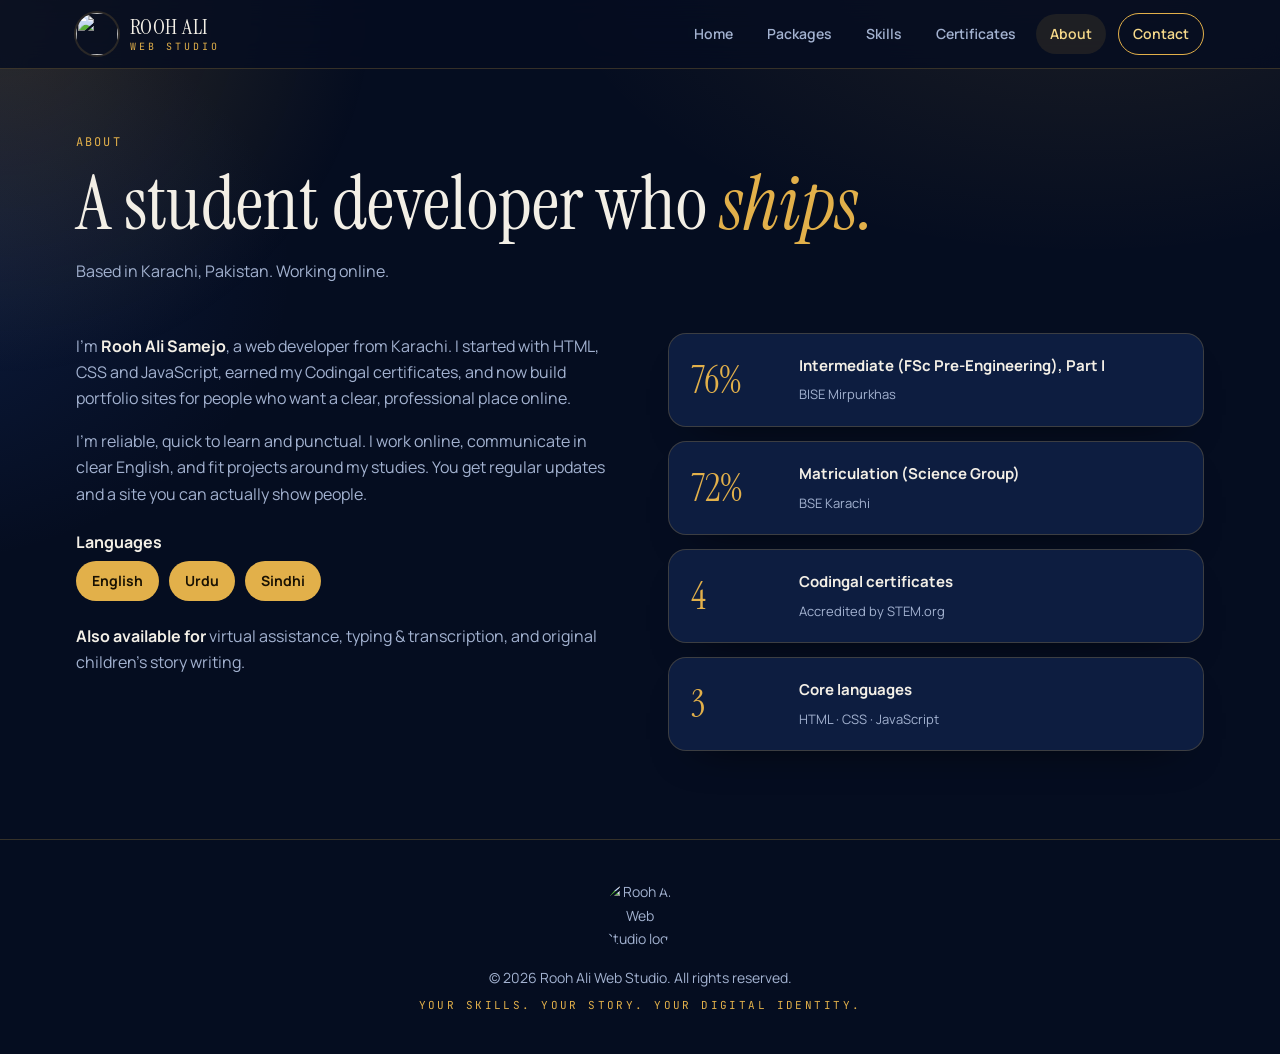
==== about.html @ 20376c7c "Add files via upload" ====
<!doctype html>
<html lang="en">

<head>
  <meta charset="utf-8">
  <meta name="viewport" content="width=device-width,initial-scale=1,viewport-fit=cover">
  <title>About | Rooh Ali Web Studio</title>
  <meta name="description"
    content="Rooh Ali Web Studio: modern, responsive portfolio websites for students, freelancers, job seekers and professionals. Karachi, Pakistan.">
  <link rel="icon" href="./assets/logo.png">
  <link rel="stylesheet"
    href="https://fonts.googleapis.com/css2?family=Instrument+Serif:ital@0;1&family=Manrope:wght@400;500;600;700;800&family=JetBrains+Mono:wght@400;500&display=swap">
  <link rel="stylesheet" href="./style.css">
</head>

<body>
  <header class="top">
    <div class="wrap nav">
      <a class="brand" href="./index.html" aria-label="Rooh Ali Web Studio, home"><img src="./assets/logo.png" alt=""
          width="42" height="42"><b>ROOH ALI<span>WEB STUDIO</span></b></a>
      <button class="burger" id="burger" aria-expanded="false" aria-controls="links"
        aria-label="Open menu"><span></span></button>
      <nav class="links" id="links" aria-label="Main"><a href="./index.html">Home</a><a
          href="./packages.html">Packages</a><a href="./skills.html">Skills</a><a
          href="./certificates.html">Certificates</a><a href="./about.html" class="on" aria-current="page">About</a><a
          class="cta" href="./contact.html">Contact</a></nav>
    </div>
  </header>
  <main>
    <div class="phead">
      <div class="wrap">
        <div class="eyebrow">About</div>
        <h1>A student developer who <em>ships.</em></h1>
        <p class="lead">Based in Karachi, Pakistan. Working online.</p>
      </div>
    </div>
    <section id="about">
      <div class="wrap about">
        <div class="rv">
          <div>
            <p>I'm <b>Rooh Ali Samejo</b>, a web developer from Karachi. I started with HTML, CSS and JavaScript, earned
              my Codingal certificates, and now build portfolio sites for people who want a clear, professional place
              online.</p>
            <p>I'm reliable, quick to learn and punctual. I work online, communicate in clear English, and fit projects
              around my studies. You get regular updates and a site you can actually show people.</p>
            <p style="margin-top:22px"><b>Languages</b></p>
            <div class="langs"><span>English</span><span>Urdu</span><span>Sindhi</span></div>
            <p style="margin-top:22px"><b>Also available for</b> virtual assistance, typing &amp; transcription, and
              original children's story writing.</p>
          </div>
        </div>
        <div class="facts rv">
          <div class="fact">
            <div class="n">76%</div><b>Intermediate (FSc Pre-Engineering), Part I</b><span>BISE Mirpurkhas</span>
          </div>
          <div class="fact">
            <div class="n">72%</div><b>Matriculation (Science Group)</b><span>BSE Karachi</span>
          </div>
          <div class="fact">
            <div class="n">4</div><b>Codingal certificates</b><span>Accredited by STEM.org</span>
          </div>
          <div class="fact">
            <div class="n">3</div><b>Core languages</b><span>HTML · CSS · JavaScript</span>
          </div>
        </div>
      </div>
    </section>

  </main>
  <footer>
    <div class="wrap"><img src="./assets/logo.png" alt="Rooh Ali Web Studio logo" width="72" height="72">
      <div>© <span id="yr">2026</span> Rooh Ali Web Studio. All rights reserved.</div>
      <div class="tl">Your skills. Your story. Your digital identity.</div>
    </div>
  </footer>
  <button class="totop" id="totop" aria-label="Back to top">↑</button>
  <script src="./main.js"></script>
</body>

</html>
---- style.css ----
/* ROOH ALI WEB STUDIO - styles
   Colours and fonts are defined once in the :root block below.
   Change --gold to recolour the whole site, --bg for the page background. */

/* Layout: single dark navy + gold page. Sticky header, split hero (copy + portrait), packages with a finder, skills, certificates with lightbox, about, process, contact that opens WhatsApp. */
:root {
  --bg: #050d20;
  --bg-2: #081631;
  --panel: #0d1d40;
  --panel-2: #112652;
  --line: rgba(226, 176, 74, .22);
  --gold: #e2b04a;
  --gold-hi: #f6d98a;
  --text: #f3efe6;
  --mute: #a3b2d0;
  --ok: #7fd6a0;
  --f-display: "Instrument Serif", "Times New Roman", serif;
  --f-body: "Manrope", system-ui, -apple-system, "Segoe UI", sans-serif;
  --f-mono: "JetBrains Mono", ui-monospace, Menlo, monospace;
  color-scheme: dark;
}

* {
  box-sizing: border-box
}

html {
  scroll-behavior: smooth;
  scroll-padding-top: 84px
}

body {
  margin: 0;
  background: var(--bg);
  color: var(--text);
  font-family: var(--f-body);
  font-size: 16px;
  line-height: 1.65;
  overflow-x: hidden;
  background-image: radial-gradient(900px 500px at 85% -5%, rgba(226, 176, 74, .10), transparent 60%), radial-gradient(700px 500px at -10% 30%, rgba(40, 80, 170, .22), transparent 60%);
  background-attachment: fixed
}

body::before {
  content: "";
  position: fixed;
  inset: 0;
  background: radial-gradient(circle at top left, rgba(226, 176, 74, .18), transparent 24%);
  pointer-events: none;
  z-index: -1
}

img {
  max-width: 100%;
  display: block
}

a {
  color: inherit
}

h1,
h2,
h3 {
  margin: 0;
  font-weight: 500;
  text-wrap: balance
}

p {
  margin: 0
}

:focus-visible {
  outline: 2px solid var(--gold-hi);
  outline-offset: 3px;
  border-radius: 6px
}

.wrap {
  width: 100%;
  max-width: 1160px;
  margin-inline: auto;
  padding-left: max(16px, env(safe-area-inset-left, 0px));
  padding-right: max(16px, env(safe-area-inset-right, 0px))
}

section {
  padding-block: 88px
}

.eyebrow {
  font-family: var(--f-mono);
  font-size: 12px;
  letter-spacing: .18em;
  text-transform: uppercase;
  color: var(--gold)
}

.h2 {
  font-family: var(--f-display);
  font-size: clamp(34px, 5vw, 56px);
  line-height: 1.05;
  margin-top: 12px
}

.h2 em {
  color: var(--gold);
  font-style: italic
}

.lead {
  color: var(--mute);
  max-width: 62ch;
  margin-top: 16px
}

.sec-head {
  margin-bottom: 44px
}

/* buttons */
.btn {
  display: inline-flex;
  align-items: center;
  justify-content: center;
  gap: 10px;
  padding: 14px 24px;
  border-radius: 999px;
  font-weight: 700;
  font-size: 15px;
  text-decoration: none;
  border: 1px solid var(--gold);
  cursor: pointer;
  font-family: inherit;
  transition: transform .2s, background .2s, box-shadow .2s, color .2s
}

.btn-gold {
  background: linear-gradient(135deg, var(--gold-hi), var(--gold));
  color: #1a1203;
  box-shadow: 0 10px 30px -10px rgba(226, 176, 74, .6)
}

.btn-gold:hover {
  transform: translateY(-2px);
  box-shadow: 0 16px 36px -10px rgba(226, 176, 74, .75)
}

.btn-ghost {
  background: transparent;
  color: var(--gold-hi)
}

.btn-ghost:hover {
  background: rgba(226, 176, 74, .12);
  transform: translateY(-2px)
}

/* header */
header.top {
  position: sticky;
  top: env(safe-area-inset-top, 0px);
  z-index: 50;
  background: rgba(5, 13, 32, .82);
  backdrop-filter: blur(14px);
  -webkit-backdrop-filter: blur(14px);
  border-bottom: 1px solid var(--line)
}

.nav {
  display: flex;
  align-items: center;
  justify-content: space-between;
  gap: 16px;
  height: 68px
}

.brand {
  display: flex;
  align-items: center;
  gap: 12px;
  text-decoration: none
}

.brand img {
  width: 42px;
  height: 42px;
  border-radius: 50%;
  box-shadow: 0 0 0 2px rgba(226, 176, 74, .15)
}

.brand b {
  font-family: var(--f-display);
  font-size: 22px;
  font-weight: 400;
  letter-spacing: .02em;
  line-height: 1
}

.brand b span {
  display: block;
  font-family: var(--f-mono);
  font-size: 10px;
  letter-spacing: .3em;
  color: var(--gold);
  margin-top: 4px
}

.links {
  display: flex;
  align-items: center;
  gap: 6px
}

.links a {
  padding: 8px 14px;
  border-radius: 999px;
  text-decoration: none;
  font-size: 14px;
  font-weight: 600;
  color: var(--mute);
  transition: color .2s, background .2s
}

.links a:hover,
.links a.on {
  color: var(--gold-hi);
  background: rgba(226, 176, 74, .1)
}

.links a.cta {
  border: 1px solid var(--gold);
  color: var(--gold-hi);
  margin-left: 6px
}

.burger {
  display: none;
  background: none;
  border: 1px solid var(--line);
  color: var(--gold-hi);
  width: 44px;
  height: 44px;
  border-radius: 12px;
  cursor: pointer;
  align-items: center;
  justify-content: center
}

.burger span,
.burger span::before,
.burger span::after {
  display: block;
  width: 18px;
  height: 2px;
  background: currentColor;
  position: relative;
  transition: transform .25s, background .25s
}

.burger span::before,
.burger span::after {
  content: "";
  position: absolute;
  left: 0
}

.burger span::before {
  top: -6px
}

.burger span::after {
  top: 6px
}

.burger[aria-expanded="true"] span {
  background: transparent
}

.burger[aria-expanded="true"] span::before {
  transform: translateY(6px) rotate(45deg)
}

.burger[aria-expanded="true"] span::after {
  transform: translateY(-6px) rotate(-45deg)
}

/* hero */
.hero {
  padding-block: 56px 80px
}

.hero-grid {
  display: grid;
  grid-template-columns: 1.15fr .85fr;
  gap: 56px;
  align-items: center
}

.hero-grid>* {
  min-width: 0
}

.hero h1 {
  font-family: var(--f-display);
  font-size: clamp(46px, 7.4vw, 92px);
  line-height: .98;
  margin-top: 20px;
  letter-spacing: -.01em
}

.hero h1 em {
  color: var(--gold);
  font-style: italic;
  display: block
}

.hero .sub {
  font-size: 18px;
  color: var(--mute);
  max-width: 52ch;
  margin-top: 24px
}

.hero .sub b {
  color: var(--text)
}

.role {
  font-family: var(--f-mono);
  font-size: 14px;
  margin-top: 22px;
  color: var(--gold-hi);
  min-height: 22px
}

.role i {
  display: inline-block;
  width: 8px;
  height: 16px;
  background: var(--gold);
  vertical-align: -2px;
  margin-left: 3px;
  animation: blink 1s steps(2) infinite
}

@keyframes blink {
  50% {
    opacity: 0
  }
}

.cta-row {
  display: flex;
  flex-wrap: wrap;
  gap: 12px;
  margin-top: 32px
}

.trust {
  display: flex;
  flex-wrap: wrap;
  gap: 10px 22px;
  margin-top: 36px;
  padding: 0;
  list-style: none;
  color: var(--mute);
  font-size: 14px
}

.trust li::before {
  content: "";
  display: inline-block;
  width: 7px;
  height: 7px;
  background: var(--gold);
  transform: rotate(45deg);
  margin-right: 10px;
  vertical-align: 1px
}

.portrait {
  position: relative;
  justify-self: center;
  width: min(100%, 380px)
}

.frame {
  position: relative;
  border-radius: 220px 220px 24px 24px;
  padding: 10px;
  background: linear-gradient(160deg, var(--gold-hi), var(--gold) 40%, #7a5818);
  box-shadow: 0 40px 80px -30px rgba(0, 0, 0, .8), 0 0 80px -20px rgba(226, 176, 74, .35);
  transform-style: preserve-3d;
  transition: transform .15s ease-out;
  animation: float 6s ease-in-out infinite
}

@keyframes float {
  0%, 100% { transform: translateY(0) }
  50% { transform: translateY(-8px) }
}

.frame img {
  width: 100%;
  height: auto;
  aspect-ratio: 3/4;
  object-fit: cover;
  object-position: 50% 62%;
  border-radius: 210px 210px 16px 16px;
  background: var(--panel)
}

.badge {
  position: absolute;
  display: flex;
  align-items: center;
  gap: 10px;
  padding: 10px 16px;
  border-radius: 14px;
  background: rgba(8, 22, 49, .92);
  border: 1px solid var(--line);
  font-size: 13px;
  font-weight: 700;
  box-shadow: 0 14px 30px -12px rgba(0, 0, 0, .7)
}

.badge small {
  display: block;
  font-weight: 500;
  color: var(--mute);
  font-size: 11px
}

.badge .dot {
  width: 10px;
  height: 10px;
  border-radius: 50%;
  background: var(--ok);
  box-shadow: 0 0 0 4px rgba(127, 214, 160, .2)
}

.b1 {
  left: -18px;
  bottom: 64px
}

.b2 {
  right: -14px;
  top: 70px
}

.b2 code {
  font-family: var(--f-mono);
  color: var(--gold-hi)
}

/* code window */
.code {
  margin-top: 36px;
  border: 1px solid var(--line);
  border-radius: 16px;
  background: rgba(8, 22, 49, .75);
  overflow: hidden;
  max-width: 520px
}

.code .bar {
  display: flex;
  gap: 7px;
  padding: 10px 14px;
  border-bottom: 1px solid var(--line);
  align-items: center
}

.code .bar i {
  width: 10px;
  height: 10px;
  border-radius: 50%;
  background: #2c3d66
}

.code .bar span {
  margin-left: auto;
  font-family: var(--f-mono);
  font-size: 11px;
  color: var(--mute)
}

.code pre {
  margin: 0;
  padding: 16px 18px;
  font-family: var(--f-mono);
  font-size: 13px;
  line-height: 1.75;
  color: #c9d6f2;
  overflow-x: auto;
  min-height: 150px
}

.code .k {
  color: var(--gold-hi)
}

.code .s {
  color: #8fd3b0
}

.code .c {
  color: #6f80a6
}

/* strip */
.strip {
  border-block: 1px solid var(--line);
  background: rgba(8, 22, 49, .6);
  padding-block: 22px
}

.strip ul {
  display: grid;
  grid-template-columns: repeat(5, 1fr);
  gap: 16px;
  margin: 0;
  padding: 0;
  list-style: none
}

.strip li {
  display: flex;
  align-items: center;
  gap: 12px;
  font-weight: 600;
  font-size: 14px;
  line-height: 1.3
}

.strip svg {
  flex: none;
  width: 30px;
  height: 30px;
  stroke: var(--gold);
  fill: none;
  stroke-width: 1.6;
  stroke-linecap: round;
  stroke-linejoin: round
}

/* finder */
.finder {
  display: flex;
  flex-wrap: wrap;
  gap: 10px;
  align-items: center;
  margin-bottom: 28px
}

.finder .lbl {
  font-weight: 700;
  margin-right: 6px
}

.chip {
  padding: 10px 18px;
  border-radius: 999px;
  border: 1px solid var(--line);
  background: transparent;
  color: var(--text);
  font-family: inherit;
  font-size: 14px;
  font-weight: 600;
  cursor: pointer;
  transition: all .2s
}

.chip:hover {
  border-color: var(--gold)
}

.chip[aria-pressed="true"] {
  background: var(--gold);
  color: #1a1203;
  border-color: var(--gold)
}

.finder-note {
  flex-basis: 100%;
  color: var(--mute);
  font-size: 14px;
  min-height: 24px
}

.finder-note b {
  color: var(--gold-hi)
}

/* packages */
.plans {
  display: grid;
  grid-template-columns: repeat(3, 1fr);
  gap: 22px;
  align-items: stretch
}

.plan {
  position: relative;
  display: flex;
  flex-direction: column;
  min-width: 0;
  padding: 30px 26px;
  border: 1px solid var(--line);
  border-radius: 22px;
  background: linear-gradient(180deg, var(--panel), var(--bg-2));
  transition: transform .25s, border-color .25s, box-shadow .25s
}

.plan:hover {
  transform: translateY(-4px);
  border-color: var(--gold)
}

.plan.rec {
  border-color: var(--gold);
  box-shadow: 0 0 0 1px var(--gold), 0 30px 70px -30px rgba(226, 176, 74, .5)
}

.plan.pick {
  border-color: var(--gold-hi);
  box-shadow: 0 0 0 2px var(--gold-hi), 0 30px 70px -20px rgba(246, 217, 138, .55);
  transform: translateY(-6px)
}

.tag {
  position: absolute;
  top: -1px;
  right: 22px;
  background: var(--gold);
  color: #1a1203;
  font-size: 11px;
  font-weight: 800;
  letter-spacing: .12em;
  padding: 6px 12px;
  border-radius: 0 0 10px 10px
}

.plan h3 {
  font-family: var(--f-display);
  font-size: 30px
}

.plan .for {
  color: var(--mute);
  font-size: 14px;
  margin-top: 4px
}

.price {
  margin: 22px 0;
  font-family: var(--f-display);
  font-size: 54px;
  line-height: 1;
  font-variant-numeric: tabular-nums
}

.price small {
  font-family: var(--f-mono);
  font-size: 13px;
  letter-spacing: .14em;
  color: var(--gold);
  margin-right: 8px
}

.plan ul {
  margin: 0 0 28px;
  padding: 0;
  list-style: none;
  display: grid;
  gap: 12px;
  font-size: 15px
}

.plan li {
  display: flex;
  gap: 12px;
  align-items: flex-start
}

.plan li::before {
  content: "";
  flex: none;
  width: 18px;
  height: 18px;
  margin-top: 3px;
  border-radius: 50%;
  background: var(--gold) url("data:image/svg+xml,%3Csvg xmlns='http://www.w3.org/2000/svg' viewBox='0 0 20 20'%3E%3Cpath d='M5 10.5l3.2 3.2L15 6.8' fill='none' stroke='%231a1203' stroke-width='2.4' stroke-linecap='round' stroke-linejoin='round'/%3E%3C/svg%3E") center/100% no-repeat
}

.plan .btn {
  margin-top: auto;
  width: 100%
}

.fine {
  margin-top: 22px;
  color: var(--mute);
  font-size: 13px
}

/* what I build tabs */
.tabs {
  display: flex;
  flex-wrap: wrap;
  gap: 8px;
  margin-bottom: 20px
}

.tabpanel {
  display: grid;
  grid-template-columns: 1fr 1fr;
  gap: 28px;
  border: 1px solid var(--line);
  border-radius: 22px;
  padding: 30px;
  background: rgba(13, 29, 64, .55)
}

.tabpanel>* {
  min-width: 0
}

.tabpanel h3 {
  font-family: var(--f-display);
  font-size: 32px
}

.tabpanel p {
  color: var(--mute);
  margin-top: 10px
}

.tabpanel ul {
  margin: 0;
  padding: 0;
  list-style: none;
  display: flex;
  flex-wrap: wrap;
  gap: 8px;
  align-content: flex-start
}

.tabpanel li {
  padding: 8px 14px;
  border-radius: 999px;
  border: 1px solid var(--line);
  font-size: 14px;
  font-weight: 600;
  background: var(--bg-2)
}

/* skills */
.skills {
  display: grid;
  grid-template-columns: repeat(3, 1fr);
  gap: 22px
}

.skill {
  min-width: 0;
  padding: 28px;
  border-radius: 22px;
  border: 1px solid var(--line);
  background: var(--panel);
  position: relative;
  overflow: hidden;
  transition: transform .25s, border-color .25s
}

.skill:hover {
  transform: translateY(-4px);
  border-color: var(--gold)
}

.skill .ic {
  font-family: var(--f-mono);
  font-size: 13px;
  color: #1a1203;
  background: var(--gold);
  display: inline-block;
  padding: 4px 10px;
  border-radius: 8px;
  font-weight: 500
}

.skill h3 {
  font-family: var(--f-display);
  font-size: 30px;
  margin-top: 18px
}

.skill p {
  color: var(--mute);
  margin-top: 8px;
  font-size: 15px
}

.tools {
  display: flex;
  flex-wrap: wrap;
  gap: 10px;
  margin-top: 26px
}

.tools span {
  font-size: 13px;
  font-weight: 600;
  padding: 8px 14px;
  border-radius: 999px;
  background: var(--bg-2);
  border: 1px solid var(--line);
  color: var(--mute)
}

.skill,
.plan,
.cert,
.fact,
.xcard,
.ccard {
  box-shadow: 0 22px 44px -30px rgba(0, 0, 0, .8)
}

.skill::before,
.plan::before,
.cert::before {
  content: "";
  position: absolute;
  inset: 0;
  background: linear-gradient(135deg, rgba(255,255,255,.08), transparent 40%);
  pointer-events: none
}

.cert .im img,
.studio-art-image img {
  filter: saturate(1.08) contrast(1.08)
}

/* certificates */
.certs {
  display: grid;
  grid-template-columns: repeat(4, 1fr);
  gap: 20px
}

.cert {
  min-width: 0;
  display: flex;
  flex-direction: column;
  padding: 0;
  text-align: left;
  background: var(--panel);
  border: 1px solid var(--line);
  border-radius: 18px;
  overflow: hidden;
  cursor: pointer;
  color: inherit;
  font-family: inherit;
  text-decoration: none;
  transition: transform .25s, border-color .25s
}

.cert:hover {
  transform: translateY(-5px);
  border-color: var(--gold)
}

.cert .im {
  aspect-ratio: 3/4;
  background: #fff;
  overflow: hidden;
  display: block
}

.cert .im img {
  width: 100%;
  height: 100%;
  object-fit: cover;
  object-position: top
}

.cert .im iframe {
  width: 100%;
  height: 100%;
  border: 0;
  pointer-events: none
}

.cert.land .im img {
  object-fit: contain
}

.cert .tx {
  padding: 16px 18px 18px
}

.cert b {
  display: block;
  font-size: 15px;
  line-height: 1.35
}

.cert span {
  display: block;
  font-size: 12px;
  color: var(--mute);
  margin-top: 4px
}

.cert em {
  font-style: normal;
  font-family: var(--f-mono);
  font-size: 11px;
  color: var(--gold);
  letter-spacing: .1em;
  display: block;
  margin-top: 10px
}

dialog.lb {
  border: 1px solid var(--gold);
  border-radius: 20px;
  background: var(--bg-2);
  color: var(--text);
  padding: 0;
  width: min(92vw, 860px);
  max-height: 92vh;
  overflow: auto
}

dialog.lb::backdrop {
  background: rgba(2, 6, 16, .82);
  backdrop-filter: blur(4px)
}

.lb-in {
  display: grid;
  gap: 14px;
  padding: 18px
}

.lb img {
  width: 100%;
  max-height: 68vh;
  object-fit: contain;
  background: #fff;
  border-radius: 12px
}

.lb h3 {
  font-family: var(--f-display);
  font-size: 28px
}

.lb p {
  color: var(--mute);
  font-size: 14px
}

.lb .x {
  justify-self: end
}

/* about */
.about {
  display: grid;
  grid-template-columns: 1fr 1fr;
  gap: 56px
}

.about>* {
  min-width: 0
}

.about p+p {
  margin-top: 16px
}

.about p {
  color: var(--mute)
}

.about p b {
  color: var(--text)
}

.facts {
  display: grid;
  gap: 14px
}

.fact {
  display: grid;
  grid-template-columns: auto 1fr;
  gap: 6px 18px;
  padding: 20px 22px;
  border: 1px solid var(--line);
  border-radius: 18px;
  background: var(--panel)
}

.fact .n {
  font-family: var(--f-display);
  font-size: 38px;
  line-height: 1;
  color: var(--gold);
  grid-row: span 2;
  align-self: center;
  min-width: 90px;
  font-variant-numeric: tabular-nums
}

.fact b {
  font-size: 15px
}

.fact span {
  font-size: 13px;
  color: var(--mute)
}

.langs {
  display: flex;
  flex-wrap: wrap;
  gap: 10px;
  margin-top: 6px
}

.langs span {
  padding: 8px 16px;
  border-radius: 999px;
  background: var(--gold);
  color: #1a1203;
  font-weight: 700;
  font-size: 14px
}

/* process */
.steps {
  display: grid;
  grid-template-columns: repeat(4, 1fr);
  gap: 0;
  counter-reset: s;
  position: relative
}

.step {
  padding: 0 22px 0 0;
  position: relative;
  min-width: 0
}

.step::before {
  counter-increment: s;
  content: counter(s);
  display: flex;
  align-items: center;
  justify-content: center;
  width: 46px;
  height: 46px;
  border-radius: 50%;
  background: var(--gold);
  color: #1a1203;
  font-family: var(--f-display);
  font-size: 24px;
  position: relative;
  z-index: 1
}

.step::after {
  content: "";
  position: absolute;
  left: 46px;
  right: 0;
  top: 23px;
  height: 1px;
  background: linear-gradient(90deg, var(--gold), var(--line))
}

.step:last-child::after {
  display: none
}

.step h3 {
  font-family: var(--f-display);
  font-size: 26px;
  margin-top: 18px
}

.step p {
  color: var(--mute);
  font-size: 15px;
  margin-top: 6px
}

/* contact */
.contact {
  display: grid;
  grid-template-columns: .9fr 1.1fr;
  gap: 40px;
  border: 1px solid var(--gold);
  border-radius: 28px;
  padding: 44px;
  background: linear-gradient(150deg, var(--panel-2), var(--bg-2));
  box-shadow: 0 40px 90px -40px rgba(226, 176, 74, .4)
}

.contact>* {
  min-width: 0
}

.cline {
  display: flex;
  align-items: center;
  gap: 14px;
  margin-top: 22px
}

.cline .ci {
  flex: none;
  width: 48px;
  height: 48px;
  border-radius: 50%;
  background: var(--gold);
  display: flex;
  align-items: center;
  justify-content: center
}

.cline svg {
  width: 22px;
  height: 22px;
  stroke: #1a1203;
  fill: none;
  stroke-width: 2;
  stroke-linecap: round;
  stroke-linejoin: round
}

.cline small {
  display: block;
  color: var(--mute);
  font-size: 12px;
  letter-spacing: .1em;
  text-transform: uppercase;
  font-family: var(--f-mono)
}

.cline strong {
  display: block;
  font-size: 19px;
  overflow-wrap: anywhere;
  user-select: all
}

.cp {
  margin-left: auto;
  flex: none;
  font-size: 12px;
  padding: 8px 14px
}

form {
  display: grid;
  gap: 16px
}

.row2 {
  display: grid;
  grid-template-columns: 1fr 1fr;
  gap: 16px
}

label {
  display: grid;
  gap: 6px;
  font-size: 13px;
  font-weight: 700;
  color: var(--gold-hi);
  min-width: 0
}

input,
select,
textarea {
  width: 100%;
  font: inherit;
  font-size: 16px;
  color: var(--text);
  background: rgba(5, 13, 32, .7);
  border: 1px solid var(--line);
  border-radius: 12px;
  padding: 13px 14px;
  transition: border-color .2s
}

input:focus,
select:focus,
textarea:focus {
  outline: none;
  border-color: var(--gold);
  box-shadow: 0 0 0 3px rgba(226, 176, 74, .2)
}

textarea {
  min-height: 120px;
  resize: vertical
}

.hint {
  font-size: 13px;
  color: var(--mute);
  min-height: 20px
}

footer {
  border-top: 1px solid var(--line);
  padding-block: 40px calc(40px + env(safe-area-inset-bottom, 0px));
  text-align: center;
  color: var(--mute);
  font-size: 14px
}

footer img {
  width: 72px;
  height: 72px;
  margin: 0 auto 14px;
  border-radius: 50%
}

footer .tl {
  font-family: var(--f-mono);
  font-size: 11px;
  letter-spacing: .22em;
  color: var(--gold);
  text-transform: uppercase;
  margin-top: 6px
}

.totop {
  position: fixed;
  right: max(16px, env(safe-area-inset-right, 0px));
  bottom: calc(16px + env(safe-area-inset-bottom, 0px));
  width: 46px;
  height: 46px;
  border-radius: 50%;
  border: 1px solid var(--gold);
  background: var(--bg-2);
  color: var(--gold-hi);
  cursor: pointer;
  font-size: 20px;
  opacity: 0;
  pointer-events: none;
  transition: opacity .25s;
  z-index: 40
}

.totop.show {
  opacity: 1;
  pointer-events: auto
}

/* gentle entrance: always visible, only slides */
.rv {
  transform: translateY(14px);
  transition: transform .7s cubic-bezier(.2, .7, .2, 1)
}

.rv.in {
  transform: none
}

@media (max-width:980px) {
  section {
    padding-block: 68px
  }

  .hero-grid {
    grid-template-columns: 1fr;
    gap: 44px
  }

  .portrait {
    order: -1;
    width: min(100%, 320px)
  }

  .b1 {
    left: -8px
  }

  .b2 {
    right: -8px
  }

  .plans {
    grid-template-columns: 1fr;
    max-width: 520px;
    margin-inline: auto
  }

  .plan.pick {
    transform: none
  }

  .skills {
    grid-template-columns: 1fr
  }

  .certs {
    grid-template-columns: repeat(2, 1fr)
  }

  .about,
  .contact,
  .tabpanel {
    grid-template-columns: 1fr
  }

  .contact {
    padding: 28px 20px
  }

  .steps {
    grid-template-columns: 1fr 1fr;
    row-gap: 36px
  }

  .step:nth-child(2)::after {
    display: none
  }

  .strip ul {
    grid-template-columns: repeat(2, 1fr)
  }

  .burger {
    display: inline-flex
  }

  .links {
    position: absolute;
    left: 0;
    right: 0;
    top: 100%;
    flex-direction: column;
    align-items: stretch;
    gap: 2px;
    padding: 12px max(16px, env(safe-area-inset-right, 0px)) 18px max(16px, env(safe-area-inset-left, 0px));
    background: rgba(5, 13, 32, .97);
    border-bottom: 1px solid var(--line);
    display: none
  }

  .links.open {
    display: flex
  }

  .links a {
    padding: 14px;
    font-size: 16px
  }

  .links a.cta {
    margin: 8px 0 0;
    text-align: center
  }
}

@media (max-width:520px) {
  .row2 {
    grid-template-columns: 1fr
  }

  .certs {
    grid-template-columns: 1fr 1fr;
    gap: 12px
  }

  .cert .tx {
    padding: 12px
  }

  .cert b {
    font-size: 13px
  }

  .steps {
    grid-template-columns: 1fr
  }

  .step::after {
    display: none
  }

  .price {
    font-size: 46px
  }

  .cline {
    flex-wrap: wrap
  }

  .cp {
    margin-left: 62px
  }

  .brand b {
    font-size: 19px
  }

  .tabpanel {
    padding: 20px
  }

  .hero {
    padding-block: 36px 56px
  }
}

@media (prefers-reduced-motion:reduce) {
  html {
    scroll-behavior: auto
  }

  * {
    animation: none !important;
    transition: none !important
  }

  .rv {
    transform: none
  }
}

/* multi-page additions */
.phead {
  padding-block: 64px 8px
}

.phead h1 {
  font-family: var(--f-display);
  font-weight: 500;
  font-size: clamp(40px, 6.4vw, 76px);
  line-height: 1.02;
  margin-top: 12px;
  text-wrap: balance
}

.phead h1 em {
  color: var(--gold);
  font-style: italic
}

.phead+section {
  padding-top: 40px
}

.alt {
  background: rgba(8, 22, 49, .55);
  border-block: 1px solid var(--line)
}

.explore {
  display: grid;
  grid-template-columns: repeat(4, 1fr);
  gap: 20px
}

.xcard {
  display: flex;
  flex-direction: column;
  gap: 10px;
  min-width: 0;
  padding: 26px 24px;
  border: 1px solid var(--line);
  border-radius: 22px;
  background: linear-gradient(180deg, var(--panel), var(--bg-2));
  text-decoration: none;
  transition: transform .25s, border-color .25s
}

.xcard:hover {
  transform: translateY(-5px);
  border-color: var(--gold)
}

.xcard small {
  font-family: var(--f-mono);
  font-size: 11px;
  letter-spacing: .16em;
  text-transform: uppercase;
  color: var(--gold)
}

.xcard h3 {
  font-family: var(--f-display);
  font-size: 30px
}

.xcard p {
  color: var(--mute);
  font-size: 15px
}

.xcard span.go {
  margin-top: auto;
  padding-top: 10px;
  color: var(--gold-hi);
  font-weight: 700;
  font-size: 14px
}

.band {
  display: flex;
  align-items: center;
  justify-content: space-between;
  gap: 28px;
  flex-wrap: wrap;
  padding: 40px;
  border: 1px solid var(--gold);
  border-radius: 28px;
  background: linear-gradient(150deg, var(--panel-2), var(--bg-2));
  box-shadow: 0 40px 90px -40px rgba(226, 176, 74, .4)
}

.band>div {
  min-width: 0
}

.studio-art .wrap {
  display: grid;
  grid-template-columns: .7fr 1.3fr;
  gap: 46px;
  align-items: center
}

.studio-art-copy .lead {
  margin-bottom: 24px
}

.studio-art-image img {
  width: 100%;
  max-height: 620px;
  object-fit: contain;
  object-position: left;
  border: 1px solid var(--line);
  border-radius: 12px
}

.ccards {
  display: grid;
  grid-template-columns: 1fr 1fr;
  gap: 22px
}

.ccard {
  min-width: 0;
  display: flex;
  flex-direction: column;
  gap: 18px;
  padding: 34px;
  border: 1px solid var(--line);
  border-radius: 26px;
  background: linear-gradient(180deg, var(--panel), var(--bg-2))
}

.ccard.main {
  border-color: var(--gold);
  box-shadow: 0 30px 70px -30px rgba(226, 176, 74, .45)
}

.ccard .ci {
  width: 56px;
  height: 56px;
  border-radius: 50%;
  background: var(--gold);
  display: flex;
  align-items: center;
  justify-content: center
}

.ccard .ci svg {
  width: 26px;
  height: 26px;
  stroke: #1a1203;
  fill: none;
  stroke-width: 2;
  stroke-linecap: round;
  stroke-linejoin: round
}

.ccard small {
  font-family: var(--f-mono);
  font-size: 12px;
  letter-spacing: .16em;
  text-transform: uppercase;
  color: var(--gold)
}

.ccard strong {
  display: block;
  font-family: var(--f-display);
  font-weight: 500;
  font-size: clamp(28px, 4vw, 40px);
  line-height: 1.1;
  overflow-wrap: anywhere;
  user-select: all
}

.ccard .acts {
  display: flex;
  flex-wrap: wrap;
  gap: 10px;
  margin-top: auto
}

.ccard .acts .btn {
  padding: 12px 20px;
  font-size: 14px
}

.ccard .cp {
  margin-left: 0
}

@media (max-width:980px) {
  .explore {
    grid-template-columns: 1fr 1fr
  }

  .ccards {
    grid-template-columns: 1fr
  }

  .band {
    padding: 28px 20px
  }

  .phead {
    padding-block: 44px 0
  }

  .studio-art .wrap {
    grid-template-columns: 1fr;
    gap: 24px
  }

  .studio-art-image img {
    max-height: 520px;
    object-position: center
  }
}

@media (max-width:520px) {
  .explore {
    grid-template-columns: 1fr
  }

  .ccard {
    padding: 24px 20px
  }
}
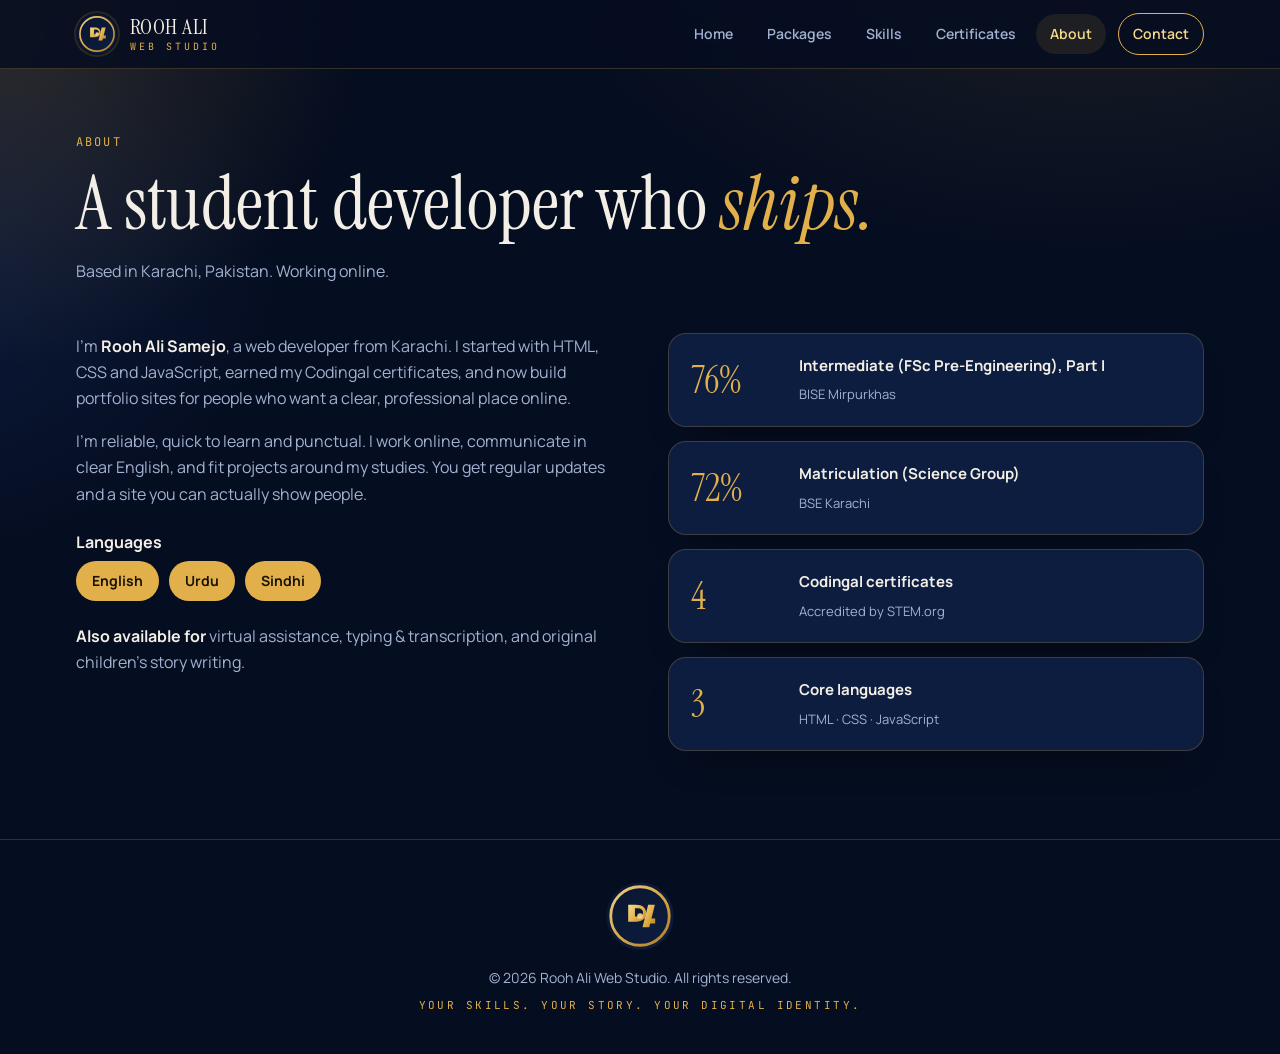
==== commit a928f231: "Point the site at the actual SVG assets so GitHub Pages loads the logo/photo/certificate visuals cor" ====
--- a/about.html
+++ b/about.html
@@ -7,7 +7,7 @@
   <title>About | Rooh Ali Web Studio</title>
   <meta name="description"
     content="Rooh Ali Web Studio: modern, responsive portfolio websites for students, freelancers, job seekers and professionals. Karachi, Pakistan.">
-  <link rel="icon" href="./assets/logo.png">
+  <link rel="icon" href="./assets/logo.svg">
   <link rel="stylesheet"
     href="https://fonts.googleapis.com/css2?family=Instrument+Serif:ital@0;1&family=Manrope:wght@400;500;600;700;800&family=JetBrains+Mono:wght@400;500&display=swap">
   <link rel="stylesheet" href="./style.css">
@@ -16,7 +16,7 @@
 <body>
   <header class="top">
     <div class="wrap nav">
-      <a class="brand" href="./index.html" aria-label="Rooh Ali Web Studio, home"><img src="./assets/logo.png" alt=""
+      <a class="brand" href="./index.html" aria-label="Rooh Ali Web Studio, home"><img src="./assets/logo.svg" alt=""
           width="42" height="42"><b>ROOH ALI<span>WEB STUDIO</span></b></a>
       <button class="burger" id="burger" aria-expanded="false" aria-controls="links"
         aria-label="Open menu"><span></span></button>
@@ -68,7 +68,7 @@
 
   </main>
   <footer>
-    <div class="wrap"><img src="./assets/logo.png" alt="Rooh Ali Web Studio logo" width="72" height="72">
+    <div class="wrap"><img src="./assets/logo.svg" alt="Rooh Ali Web Studio logo" width="72" height="72">
       <div>© <span id="yr">2026</span> Rooh Ali Web Studio. All rights reserved.</div>
       <div class="tl">Your skills. Your story. Your digital identity.</div>
     </div>
@@ -77,4 +77,4 @@
   <script src="./main.js"></script>
 </body>
 
-</html>+</html>
